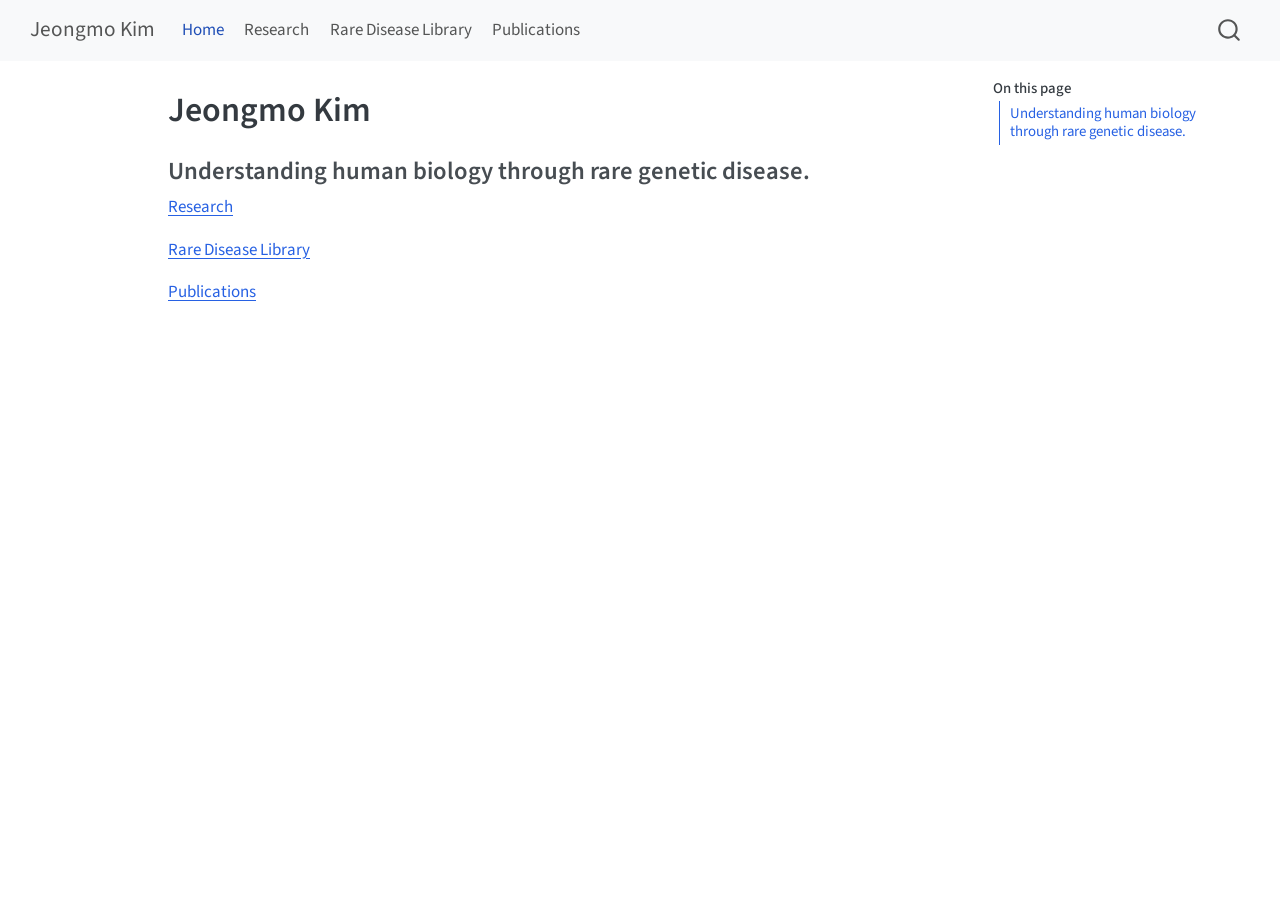
==== index.html @ 8360a407 "Built site for gh-pages" ====
<!DOCTYPE html>
<html xmlns="http://www.w3.org/1999/xhtml" lang="en" xml:lang="en"><head>

<meta charset="utf-8">
<meta name="generator" content="quarto-1.9.38">

<meta name="viewport" content="width=device-width, initial-scale=1.0, user-scalable=yes">


<title>Jeongmo Kim</title>
<style>
/* Default styles provided by pandoc.
** See https://pandoc.org/MANUAL.html#variables-for-html for config info.
*/
code{white-space: pre-wrap;}
span.smallcaps{font-variant: small-caps;}
div.columns{display: flex; gap: min(4vw, 1.5em);}
div.column{flex: auto; overflow-x: auto;}
div.hanging-indent{margin-left: 1.5em; text-indent: -1.5em;}
ul.task-list{list-style: none;}
ul.task-list li input[type="checkbox"] {
  width: 0.8em;
  margin: 0 0.8em 0.2em -1em; /* quarto-specific, see https://github.com/quarto-dev/quarto-cli/issues/4556 */ 
  vertical-align: middle;
}
</style>


<script src="site_libs/quarto-nav/quarto-nav.js"></script>
<script src="site_libs/quarto-nav/headroom.min.js"></script>
<script src="site_libs/clipboard/clipboard.min.js"></script>
<script src="site_libs/quarto-search/autocomplete.umd.js"></script>
<script src="site_libs/quarto-search/fuse.min.js"></script>
<script src="site_libs/quarto-search/quarto-search.js"></script>
<meta name="quarto:offset" content="./">
<script src="site_libs/quarto-html/quarto.js" type="module"></script>
<script src="site_libs/quarto-html/tabsets/tabsets.js" type="module"></script>
<script src="site_libs/quarto-html/popper.min.js"></script>
<script src="site_libs/quarto-html/tippy.umd.min.js"></script>
<script src="site_libs/quarto-html/anchor.min.js"></script>
<link href="site_libs/quarto-html/tippy.css" rel="stylesheet">
<link href="site_libs/quarto-html/quarto-syntax-highlighting-15634bcf2e68342d4ad2dfa704d543f6.css" rel="stylesheet" id="quarto-text-highlighting-styles">
<script src="site_libs/bootstrap/bootstrap.min.js"></script>
<link href="site_libs/bootstrap/bootstrap-icons.css" rel="stylesheet">
<link href="site_libs/bootstrap/bootstrap-a0f9fd0d421825b736dc1bbcbcba2219.min.css" rel="stylesheet" append-hash="true" id="quarto-bootstrap" data-mode="light">
<script id="quarto-search-options" type="application/json">{
  "location": "navbar",
  "copy-button": false,
  "collapse-after": 3,
  "panel-placement": "end",
  "type": "overlay",
  "limit": 50,
  "keyboard-shortcut": [
    "f",
    "/",
    "s"
  ],
  "show-item-context": false,
  "language": {
    "search-no-results-text": "No results",
    "search-matching-documents-text": "matching documents",
    "search-copy-link-title": "Copy link to search",
    "search-hide-matches-text": "Hide additional matches",
    "search-more-match-text": "more match in this document",
    "search-more-matches-text": "more matches in this document",
    "search-clear-button-title": "Clear",
    "search-text-placeholder": "",
    "search-detached-cancel-button-title": "Cancel",
    "search-submit-button-title": "Submit",
    "search-label": "Search"
  }
}</script>


<link rel="stylesheet" href="styles.css">
</head>

<body class="nav-fixed quarto-light">

<div id="quarto-search-results"></div>
  <header id="quarto-header" class="headroom fixed-top">
    <nav class="navbar navbar-expand-lg " data-bs-theme="dark">
      <div class="navbar-container container-fluid">
      <div class="navbar-brand-container mx-auto">
    <a class="navbar-brand" href="./index.html">
    <span class="navbar-title">Jeongmo Kim</span>
    </a>
  </div>
            <div id="quarto-search" class="" title="Search"></div>
          <button class="navbar-toggler" type="button" data-bs-toggle="collapse" data-bs-target="#navbarCollapse" aria-controls="navbarCollapse" role="menu" aria-expanded="false" aria-label="Toggle navigation" onclick="if (window.quartoToggleHeadroom) { window.quartoToggleHeadroom(); }">
  <span class="navbar-toggler-icon"></span>
</button>
          <div class="collapse navbar-collapse" id="navbarCollapse">
            <ul class="navbar-nav navbar-nav-scroll me-auto">
  <li class="nav-item">
    <a class="nav-link active" href="./index.html" aria-current="page"> 
<span class="menu-text">Home</span></a>
  </li>  
  <li class="nav-item">
    <a class="nav-link" href="./Research.html"> 
<span class="menu-text">Research</span></a>
  </li>  
  <li class="nav-item">
    <a class="nav-link" href="./rare-disease.html"> 
<span class="menu-text">Rare Disease Library</span></a>
  </li>  
  <li class="nav-item">
    <a class="nav-link" href="./publications.html"> 
<span class="menu-text">Publications</span></a>
  </li>  
</ul>
          </div> <!-- /navcollapse -->
            <div class="quarto-navbar-tools">
</div>
      </div> <!-- /container-fluid -->
    </nav>
</header>
<!-- content -->
<div id="quarto-content" class="quarto-container page-columns page-rows-contents page-layout-article page-navbar">
<!-- sidebar -->
<!-- margin-sidebar -->
    <div id="quarto-margin-sidebar" class="sidebar margin-sidebar">
        <nav id="TOC" role="doc-toc" class="toc-active">
    <h2 id="toc-title">On this page</h2>
   
  <ul>
  <li><a href="#understanding-human-biology-through-rare-genetic-disease." id="toc-understanding-human-biology-through-rare-genetic-disease." class="nav-link active" data-scroll-target="#understanding-human-biology-through-rare-genetic-disease.">Understanding human biology through rare genetic disease.</a></li>
  </ul>
</nav>
    </div>
<!-- main -->
<main class="content" id="quarto-document-content">

<header id="title-block-header" class="quarto-title-block default">
<div class="quarto-title">
<h1 class="title">Jeongmo Kim</h1>
</div>



<div class="quarto-title-meta">

    
  
    
  </div>
  


</header>


<section id="understanding-human-biology-through-rare-genetic-disease." class="level3">
<h3 class="anchored" data-anchor-id="understanding-human-biology-through-rare-genetic-disease.">Understanding human biology through rare genetic disease.</h3>
<p><a href="research.qmd">Research</a></p>
<p><a href="./rare-disease.html">Rare Disease Library</a></p>
<p><a href="./publications.html">Publications</a></p>


</section>

</main> <!-- /main -->
<script id="quarto-html-after-body" type="application/javascript">
  window.document.addEventListener("DOMContentLoaded", function (event) {
    const icon = "";
    const anchorJS = new window.AnchorJS();
    anchorJS.options = {
      placement: 'right',
      icon: icon
    };
    anchorJS.add('.anchored');
    const isCodeAnnotation = (el) => {
      for (const clz of el.classList) {
        if (clz.startsWith('code-annotation-')) {                     
          return true;
        }
      }
      return false;
    }
    const onCopySuccess = function(e) {
      // button target
      const button = e.trigger;
      // don't keep focus
      button.blur();
      // flash "checked"
      button.classList.add('code-copy-button-checked');
      var currentTitle = button.getAttribute("title");
      button.setAttribute("title", "Copied!");
      let tooltip;
      if (window.bootstrap) {
        button.setAttribute("data-bs-toggle", "tooltip");
        button.setAttribute("data-bs-placement", "left");
        button.setAttribute("data-bs-title", "Copied!");
        tooltip = new bootstrap.Tooltip(button, 
          { trigger: "manual", 
            customClass: "code-copy-button-tooltip",
            offset: [0, -8]});
        tooltip.show();    
      }
      setTimeout(function() {
        if (tooltip) {
          tooltip.hide();
          button.removeAttribute("data-bs-title");
          button.removeAttribute("data-bs-toggle");
          button.removeAttribute("data-bs-placement");
        }
        button.setAttribute("title", currentTitle);
        button.classList.remove('code-copy-button-checked');
      }, 1000);
      // clear code selection
      e.clearSelection();
    }
    const getTextToCopy = function(trigger) {
      const outerScaffold = trigger.parentElement.cloneNode(true);
      const codeEl = outerScaffold.querySelector('code');
      for (const childEl of codeEl.children) {
        if (isCodeAnnotation(childEl)) {
          childEl.remove();
        }
      }
      return codeEl.innerText;
    }
    const clipboard = new window.ClipboardJS('.code-copy-button:not([data-in-quarto-modal])', {
      text: getTextToCopy
    });
    clipboard.on('success', onCopySuccess);
    if (window.document.getElementById('quarto-embedded-source-code-modal')) {
      const clipboardModal = new window.ClipboardJS('.code-copy-button[data-in-quarto-modal]', {
        text: getTextToCopy,
        container: window.document.getElementById('quarto-embedded-source-code-modal')
      });
      clipboardModal.on('success', onCopySuccess);
    }
      var localhostRegex = new RegExp(/^(?:http|https):\/\/localhost\:?[0-9]*\//);
      var mailtoRegex = new RegExp(/^mailto:/);
        var filterRegex = new RegExp('/' + window.location.host + '/');
      var isInternal = (href) => {
          return filterRegex.test(href) || localhostRegex.test(href) || mailtoRegex.test(href);
      }
      // Inspect non-navigation links and adorn them if external
     var links = window.document.querySelectorAll('a[href]:not(.nav-link):not(.navbar-brand):not(.toc-action):not(.sidebar-link):not(.sidebar-item-toggle):not(.pagination-link):not(.no-external):not([aria-hidden]):not(.dropdown-item):not(.quarto-navigation-tool):not(.about-link)');
      for (var i=0; i<links.length; i++) {
        const link = links[i];
        if (!isInternal(link.href)) {
          // undo the damage that might have been done by quarto-nav.js in the case of
          // links that we want to consider external
          if (link.dataset.originalHref !== undefined) {
            link.href = link.dataset.originalHref;
          }
        }
      }
    function tippyHover(el, contentFn, onTriggerFn, onUntriggerFn) {
      const config = {
        allowHTML: true,
        maxWidth: 500,
        delay: 100,
        arrow: false,
        appendTo: function(el) {
            return el.parentElement;
        },
        interactive: true,
        interactiveBorder: 10,
        theme: 'quarto',
        placement: 'bottom-start',
      };
      if (contentFn) {
        config.content = contentFn;
      }
      if (onTriggerFn) {
        config.onTrigger = onTriggerFn;
      }
      if (onUntriggerFn) {
        config.onUntrigger = onUntriggerFn;
      }
      window.tippy(el, config); 
    }
    const noterefs = window.document.querySelectorAll('a[role="doc-noteref"]');
    for (var i=0; i<noterefs.length; i++) {
      const ref = noterefs[i];
      tippyHover(ref, function() {
        // use id or data attribute instead here
        let href = ref.getAttribute('data-footnote-href') || ref.getAttribute('href');
        try { href = new URL(href).hash; } catch {}
        const id = href.replace(/^#\/?/, "");
        const note = window.document.getElementById(id);
        if (note) {
          return note.innerHTML;
        } else {
          return "";
        }
      });
    }
    const xrefs = window.document.querySelectorAll('a.quarto-xref');
    const processXRef = (id, note) => {
      // Strip column container classes
      const stripColumnClz = (el) => {
        el.classList.remove("page-full", "page-columns");
        if (el.children) {
          for (const child of el.children) {
            stripColumnClz(child);
          }
        }
      }
      stripColumnClz(note)
      if (id === null || id.startsWith('sec-')) {
        // Special case sections, only their first couple elements
        const container = document.createElement("div");
        if (note.children && note.children.length > 2) {
          container.appendChild(note.children[0].cloneNode(true));
          for (let i = 1; i < note.children.length; i++) {
            const child = note.children[i];
            if (child.tagName === "P" && child.innerText === "") {
              continue;
            } else {
              container.appendChild(child.cloneNode(true));
              break;
            }
          }
          if (window.Quarto?.typesetMath) {
            window.Quarto.typesetMath(container);
          }
          return container.innerHTML
        } else {
          if (window.Quarto?.typesetMath) {
            window.Quarto.typesetMath(note);
          }
          return note.innerHTML;
        }
      } else {
        // Remove any anchor links if they are present
        const anchorLink = note.querySelector('a.anchorjs-link');
        if (anchorLink) {
          anchorLink.remove();
        }
        if (window.Quarto?.typesetMath) {
          window.Quarto.typesetMath(note);
        }
        if (note.classList.contains("callout")) {
          return note.outerHTML;
        } else {
          return note.innerHTML;
        }
      }
    }
    for (var i=0; i<xrefs.length; i++) {
      const xref = xrefs[i];
      tippyHover(xref, undefined, function(instance) {
        instance.disable();
        let url = xref.getAttribute('href');
        let hash = undefined; 
        if (url.startsWith('#')) {
          hash = url;
        } else {
          try { hash = new URL(url).hash; } catch {}
        }
        if (hash) {
          const id = hash.replace(/^#\/?/, "");
          const note = window.document.getElementById(id);
          if (note !== null) {
            try {
              const html = processXRef(id, note.cloneNode(true));
              instance.setContent(html);
            } finally {
              instance.enable();
              instance.show();
            }
          } else {
            // See if we can fetch this
            fetch(url.split('#')[0])
            .then(res => res.text())
            .then(html => {
              const parser = new DOMParser();
              const htmlDoc = parser.parseFromString(html, "text/html");
              const note = htmlDoc.getElementById(id);
              if (note !== null) {
                const html = processXRef(id, note);
                instance.setContent(html);
              } 
            }).finally(() => {
              instance.enable();
              instance.show();
            });
          }
        } else {
          // See if we can fetch a full url (with no hash to target)
          // This is a special case and we should probably do some content thinning / targeting
          fetch(url)
          .then(res => res.text())
          .then(html => {
            const parser = new DOMParser();
            const htmlDoc = parser.parseFromString(html, "text/html");
            const note = htmlDoc.querySelector('main.content');
            if (note !== null) {
              // This should only happen for chapter cross references
              // (since there is no id in the URL)
              // remove the first header
              if (note.children.length > 0 && note.children[0].tagName === "HEADER") {
                note.children[0].remove();
              }
              const html = processXRef(null, note);
              instance.setContent(html);
            } 
          }).finally(() => {
            instance.enable();
            instance.show();
          });
        }
      }, function(instance) {
      });
    }
        let selectedAnnoteEl;
        const selectorForAnnotation = ( cell, annotation) => {
          let cellAttr = 'data-code-cell="' + cell + '"';
          let lineAttr = 'data-code-annotation="' +  annotation + '"';
          const selector = 'span[' + cellAttr + '][' + lineAttr + ']';
          return selector;
        }
        const selectCodeLines = (annoteEl) => {
          const doc = window.document;
          const targetCell = annoteEl.getAttribute("data-target-cell");
          const targetAnnotation = annoteEl.getAttribute("data-target-annotation");
          const annoteSpan = window.document.querySelector(selectorForAnnotation(targetCell, targetAnnotation));
          const lines = annoteSpan.getAttribute("data-code-lines").split(",");
          const lineIds = lines.map((line) => {
            return targetCell + "-" + line;
          })
          let top = null;
          let height = null;
          let parent = null;
          if (lineIds.length > 0) {
              //compute the position of the single el (top and bottom and make a div)
              const el = window.document.getElementById(lineIds[0]);
              top = el.offsetTop;
              height = el.offsetHeight;
              parent = el.parentElement.parentElement;
            if (lineIds.length > 1) {
              const lastEl = window.document.getElementById(lineIds[lineIds.length - 1]);
              const bottom = lastEl.offsetTop + lastEl.offsetHeight;
              height = bottom - top;
            }
            if (top !== null && height !== null && parent !== null) {
              // cook up a div (if necessary) and position it 
              let div = window.document.getElementById("code-annotation-line-highlight");
              if (div === null) {
                div = window.document.createElement("div");
                div.setAttribute("id", "code-annotation-line-highlight");
                div.style.position = 'absolute';
                parent.appendChild(div);
              }
              div.style.top = top - 2 + "px";
              div.style.height = height + 4 + "px";
              div.style.left = 0;
              let gutterDiv = window.document.getElementById("code-annotation-line-highlight-gutter");
              if (gutterDiv === null) {
                gutterDiv = window.document.createElement("div");
                gutterDiv.setAttribute("id", "code-annotation-line-highlight-gutter");
                gutterDiv.style.position = 'absolute';
                const codeCell = window.document.getElementById(targetCell);
                const gutter = codeCell.querySelector('.code-annotation-gutter');
                gutter.appendChild(gutterDiv);
              }
              gutterDiv.style.top = top - 2 + "px";
              gutterDiv.style.height = height + 4 + "px";
            }
            selectedAnnoteEl = annoteEl;
          }
        };
        const unselectCodeLines = () => {
          const elementsIds = ["code-annotation-line-highlight", "code-annotation-line-highlight-gutter"];
          elementsIds.forEach((elId) => {
            const div = window.document.getElementById(elId);
            if (div) {
              div.remove();
            }
          });
          selectedAnnoteEl = undefined;
        };
          // Handle positioning of the toggle
      window.addEventListener(
        "resize",
        throttle(() => {
          elRect = undefined;
          if (selectedAnnoteEl) {
            selectCodeLines(selectedAnnoteEl);
          }
        }, 10)
      );
      function throttle(fn, ms) {
      let throttle = false;
      let timer;
        return (...args) => {
          if(!throttle) { // first call gets through
              fn.apply(this, args);
              throttle = true;
          } else { // all the others get throttled
              if(timer) clearTimeout(timer); // cancel #2
              timer = setTimeout(() => {
                fn.apply(this, args);
                timer = throttle = false;
              }, ms);
          }
        };
      }
        // Attach click handler to the DT
        const annoteDls = window.document.querySelectorAll('dt[data-target-cell]');
        for (const annoteDlNode of annoteDls) {
          annoteDlNode.addEventListener('click', (event) => {
            const clickedEl = event.target;
            if (clickedEl !== selectedAnnoteEl) {
              unselectCodeLines();
              const activeEl = window.document.querySelector('dt[data-target-cell].code-annotation-active');
              if (activeEl) {
                activeEl.classList.remove('code-annotation-active');
              }
              selectCodeLines(clickedEl);
              clickedEl.classList.add('code-annotation-active');
            } else {
              // Unselect the line
              unselectCodeLines();
              clickedEl.classList.remove('code-annotation-active');
            }
          });
        }
    const findCites = (el) => {
      const parentEl = el.parentElement;
      if (parentEl) {
        const cites = parentEl.dataset.cites;
        if (cites) {
          return {
            el,
            cites: cites.split(' ')
          };
        } else {
          return findCites(el.parentElement)
        }
      } else {
        return undefined;
      }
    };
    var bibliorefs = window.document.querySelectorAll('a[role="doc-biblioref"]');
    for (var i=0; i<bibliorefs.length; i++) {
      const ref = bibliorefs[i];
      const citeInfo = findCites(ref);
      if (citeInfo) {
        tippyHover(citeInfo.el, function() {
          var popup = window.document.createElement('div');
          citeInfo.cites.forEach(function(cite) {
            var citeDiv = window.document.createElement('div');
            citeDiv.classList.add('hanging-indent');
            citeDiv.classList.add('csl-entry');
            var biblioDiv = window.document.getElementById('ref-' + cite);
            if (biblioDiv) {
              citeDiv.innerHTML = biblioDiv.innerHTML;
            }
            popup.appendChild(citeDiv);
          });
          return popup.innerHTML;
        });
      }
    }
  });
  </script>
</div> <!-- /content -->




</body></html>
---- site_libs/quarto-html/tippy.css ----
.tippy-box[data-animation=fade][data-state=hidden]{opacity:0}[data-tippy-root]{max-width:calc(100vw - 10px)}.tippy-box{position:relative;background-color:#333;color:#fff;border-radius:4px;font-size:14px;line-height:1.4;white-space:normal;outline:0;transition-property:transform,visibility,opacity}.tippy-box[data-placement^=top]>.tippy-arrow{bottom:0}.tippy-box[data-placement^=top]>.tippy-arrow:before{bottom:-7px;left:0;border-width:8px 8px 0;border-top-color:initial;transform-origin:center top}.tippy-box[data-placement^=bottom]>.tippy-arrow{top:0}.tippy-box[data-placement^=bottom]>.tippy-arrow:before{top:-7px;left:0;border-width:0 8px 8px;border-bottom-color:initial;transform-origin:center bottom}.tippy-box[data-placement^=left]>.tippy-arrow{right:0}.tippy-box[data-placement^=left]>.tippy-arrow:before{border-width:8px 0 8px 8px;border-left-color:initial;right:-7px;transform-origin:center left}.tippy-box[data-placement^=right]>.tippy-arrow{left:0}.tippy-box[data-placement^=right]>.tippy-arrow:before{left:-7px;border-width:8px 8px 8px 0;border-right-color:initial;transform-origin:center right}.tippy-box[data-inertia][data-state=visible]{transition-timing-function:cubic-bezier(.54,1.5,.38,1.11)}.tippy-arrow{width:16px;height:16px;color:#333}.tippy-arrow:before{content:"";position:absolute;border-color:transparent;border-style:solid}.tippy-content{position:relative;padding:5px 9px;z-index:1}
---- site_libs/quarto-html/quarto-syntax-highlighting-15634bcf2e68342d4ad2dfa704d543f6.css ----
/* quarto syntax highlight colors */
:root {
  --quarto-hl-ot-color: #003B4F;
  --quarto-hl-at-color: #657422;
  --quarto-hl-ss-color: #20794D;
  --quarto-hl-an-color: #5E5E5E;
  --quarto-hl-fu-color: #4758AB;
  --quarto-hl-st-color: #20794D;
  --quarto-hl-cf-color: #003B4F;
  --quarto-hl-op-color: #5E5E5E;
  --quarto-hl-er-color: #AD0000;
  --quarto-hl-bn-color: #AD0000;
  --quarto-hl-al-color: #AD0000;
  --quarto-hl-va-color: #111111;
  --quarto-hl-bu-color: inherit;
  --quarto-hl-ex-color: inherit;
  --quarto-hl-pp-color: #AD0000;
  --quarto-hl-in-color: #5E5E5E;
  --quarto-hl-vs-color: #20794D;
  --quarto-hl-wa-color: #5E5E5E;
  --quarto-hl-do-color: #5E5E5E;
  --quarto-hl-im-color: #00769E;
  --quarto-hl-ch-color: #20794D;
  --quarto-hl-dt-color: #AD0000;
  --quarto-hl-fl-color: #AD0000;
  --quarto-hl-co-color: #5E5E5E;
  --quarto-hl-cv-color: #5E5E5E;
  --quarto-hl-cn-color: #8f5902;
  --quarto-hl-sc-color: #5E5E5E;
  --quarto-hl-dv-color: #AD0000;
  --quarto-hl-kw-color: #003B4F;
}

/* other quarto variables */
:root {
  --quarto-font-monospace: SFMono-Regular, Menlo, Monaco, Consolas, "Liberation Mono", "Courier New", monospace;
}

/* syntax highlight based on Pandoc's rules */
pre > code.sourceCode > span {
  color: #003B4F;
}

code.sourceCode > span {
  color: #003B4F;
}

div.sourceCode,
div.sourceCode pre.sourceCode {
  color: #003B4F;
}

/* Normal */
code span {
  color: #003B4F;
}

/* Alert */
code span.al {
  color: #AD0000;
  font-style: inherit;
}

/* Annotation */
code span.an {
  color: #5E5E5E;
  font-style: inherit;
}

/* Attribute */
code span.at {
  color: #657422;
  font-style: inherit;
}

/* BaseN */
code span.bn {
  color: #AD0000;
  font-style: inherit;
}

/* BuiltIn */
code span.bu {
  font-style: inherit;
}

/* ControlFlow */
code span.cf {
  color: #003B4F;
  font-weight: bold;
  font-style: inherit;
}

/* Char */
code span.ch {
  color: #20794D;
  font-style: inherit;
}

/* Constant */
code span.cn {
  color: #8f5902;
  font-style: inherit;
}

/* Comment */
code span.co {
  color: #5E5E5E;
  font-style: inherit;
}

/* CommentVar */
code span.cv {
  color: #5E5E5E;
  font-style: italic;
}

/* Documentation */
code span.do {
  color: #5E5E5E;
  font-style: italic;
}

/* DataType */
code span.dt {
  color: #AD0000;
  font-style: inherit;
}

/* DecVal */
code span.dv {
  color: #AD0000;
  font-style: inherit;
}

/* Error */
code span.er {
  color: #AD0000;
  font-style: inherit;
}

/* Extension */
code span.ex {
  font-style: inherit;
}

/* Float */
code span.fl {
  color: #AD0000;
  font-style: inherit;
}

/* Function */
code span.fu {
  color: #4758AB;
  font-style: inherit;
}

/* Import */
code span.im {
  color: #00769E;
  font-style: inherit;
}

/* Information */
code span.in {
  color: #5E5E5E;
  font-style: inherit;
}

/* Keyword */
code span.kw {
  color: #003B4F;
  font-weight: bold;
  font-style: inherit;
}

/* Operator */
code span.op {
  color: #5E5E5E;
  font-style: inherit;
}

/* Other */
code span.ot {
  color: #003B4F;
  font-style: inherit;
}

/* Preprocessor */
code span.pp {
  color: #AD0000;
  font-style: inherit;
}

/* SpecialChar */
code span.sc {
  color: #5E5E5E;
  font-style: inherit;
}

/* SpecialString */
code span.ss {
  color: #20794D;
  font-style: inherit;
}

/* String */
code span.st {
  color: #20794D;
  font-style: inherit;
}

/* Variable */
code span.va {
  color: #111111;
  font-style: inherit;
}

/* VerbatimString */
code span.vs {
  color: #20794D;
  font-style: inherit;
}

/* Warning */
code span.wa {
  color: #5E5E5E;
  font-style: italic;
}

.prevent-inlining {
  content: "</";
}

/*# sourceMappingURL=f23921c56f73e400b49028c9186a1aa0.css.map */
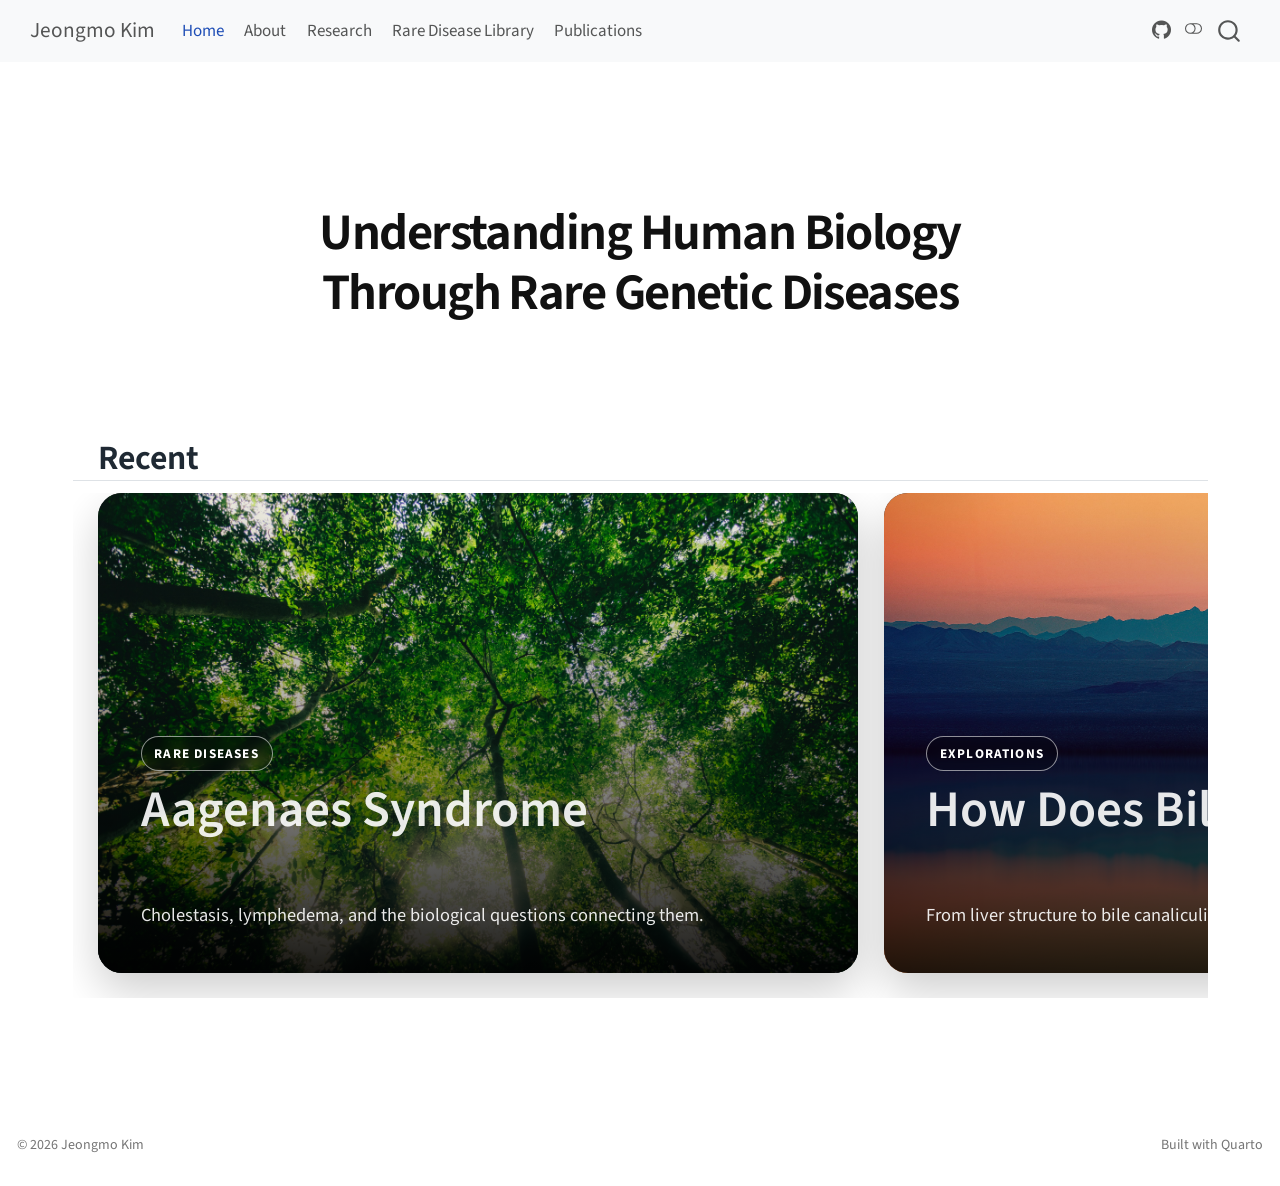
==== commit 36c69279: "Built site for gh-pages" ====
--- a/index.html
+++ b/index.html
@@ -39,10 +39,14 @@
 <script src="site_libs/quarto-html/tippy.umd.min.js"></script>
 <script src="site_libs/quarto-html/anchor.min.js"></script>
 <link href="site_libs/quarto-html/tippy.css" rel="stylesheet">
-<link href="site_libs/quarto-html/quarto-syntax-highlighting-15634bcf2e68342d4ad2dfa704d543f6.css" rel="stylesheet" id="quarto-text-highlighting-styles">
+<link href="site_libs/quarto-html/quarto-syntax-highlighting-15634bcf2e68342d4ad2dfa704d543f6.css" rel="stylesheet" class="quarto-color-scheme" id="quarto-text-highlighting-styles">
+<link href="site_libs/quarto-html/quarto-syntax-highlighting-dark-0a6b7249c26820e032cb0bd839ff02b1.css" rel="stylesheet" class="quarto-color-scheme quarto-color-alternate" id="quarto-text-highlighting-styles">
+<link href="site_libs/quarto-html/quarto-syntax-highlighting-15634bcf2e68342d4ad2dfa704d543f6.css" rel="stylesheet" class="quarto-color-scheme-extra" id="quarto-text-highlighting-styles">
 <script src="site_libs/bootstrap/bootstrap.min.js"></script>
 <link href="site_libs/bootstrap/bootstrap-icons.css" rel="stylesheet">
-<link href="site_libs/bootstrap/bootstrap-a0f9fd0d421825b736dc1bbcbcba2219.min.css" rel="stylesheet" append-hash="true" id="quarto-bootstrap" data-mode="light">
+<link href="site_libs/bootstrap/bootstrap-a0f9fd0d421825b736dc1bbcbcba2219.min.css" rel="stylesheet" append-hash="true" class="quarto-color-scheme" id="quarto-bootstrap" data-mode="light">
+<link href="site_libs/bootstrap/bootstrap-dark-e8964db687007ca8dd88d9d9ce58e3ef.min.css" rel="stylesheet" append-hash="true" class="quarto-color-scheme quarto-color-alternate" id="quarto-bootstrap" data-mode="dark">
+<link href="site_libs/bootstrap/bootstrap-a0f9fd0d421825b736dc1bbcbcba2219.min.css" rel="stylesheet" append-hash="true" class="quarto-color-scheme-extra" id="quarto-bootstrap" data-mode="light">
 <script id="quarto-search-options" type="application/json">{
   "location": "navbar",
   "copy-button": false,
@@ -55,7 +59,6 @@
     "/",
     "s"
   ],
-  "show-item-context": false,
   "language": {
     "search-no-results-text": "No results",
     "search-matching-documents-text": "matching documents",
@@ -70,12 +73,175 @@
     "search-label": "Search"
   }
 }</script>
+<style>html{ scroll-behavior: smooth; }</style>
 
 
 <link rel="stylesheet" href="styles.css">
 </head>
 
-<body class="nav-fixed quarto-light">
+<body class="nav-fixed quarto-light"><script id="quarto-html-before-body" type="application/javascript">
+    const toggleBodyColorMode = (bsSheetEl) => {
+      const mode = bsSheetEl.getAttribute("data-mode");
+      const bodyEl = window.document.querySelector("body");
+      if (mode === "dark") {
+        bodyEl.classList.add("quarto-dark");
+        bodyEl.classList.remove("quarto-light");
+      } else {
+        bodyEl.classList.add("quarto-light");
+        bodyEl.classList.remove("quarto-dark");
+      }
+    }
+    const toggleBodyColorPrimary = () => {
+      const bsSheetEl = window.document.querySelector("link#quarto-bootstrap:not([rel=disabled-stylesheet])");
+      if (bsSheetEl) {
+        toggleBodyColorMode(bsSheetEl);
+      }
+    }
+    const setColorSchemeToggle = (alternate) => {
+      const toggles = window.document.querySelectorAll('.quarto-color-scheme-toggle');
+      for (let i=0; i < toggles.length; i++) {
+        const toggle = toggles[i];
+        if (toggle) {
+          if (alternate) {
+            toggle.classList.add("alternate");
+          } else {
+            toggle.classList.remove("alternate");
+          }
+        }
+      }
+    };
+    const toggleColorMode = (alternate) => {
+      // Switch the stylesheets
+      const primaryStylesheets = window.document.querySelectorAll('link.quarto-color-scheme:not(.quarto-color-alternate)');
+      const alternateStylesheets = window.document.querySelectorAll('link.quarto-color-scheme.quarto-color-alternate');
+      manageTransitions('#quarto-margin-sidebar .nav-link', false);
+      if (alternate) {
+        // note: dark is layered on light, we don't disable primary!
+        enableStylesheet(alternateStylesheets);
+        for (const sheetNode of alternateStylesheets) {
+          if (sheetNode.id === "quarto-bootstrap") {
+            toggleBodyColorMode(sheetNode);
+          }
+        }
+      } else {
+        disableStylesheet(alternateStylesheets);
+        enableStylesheet(primaryStylesheets)
+        toggleBodyColorPrimary();
+      }
+      manageTransitions('#quarto-margin-sidebar .nav-link', true);
+      // Switch the toggles
+      setColorSchemeToggle(alternate)
+      // Hack to workaround the fact that safari doesn't
+      // properly recolor the scrollbar when toggling (#1455)
+      if (navigator.userAgent.indexOf('Safari') > 0 && navigator.userAgent.indexOf('Chrome') == -1) {
+        manageTransitions("body", false);
+        window.scrollTo(0, 1);
+        setTimeout(() => {
+          window.scrollTo(0, 0);
+          manageTransitions("body", true);
+        }, 40);
+      }
+    }
+    const disableStylesheet = (stylesheets) => {
+      for (let i=0; i < stylesheets.length; i++) {
+        const stylesheet = stylesheets[i];
+        stylesheet.rel = 'disabled-stylesheet';
+      }
+    }
+    const enableStylesheet = (stylesheets) => {
+      for (let i=0; i < stylesheets.length; i++) {
+        const stylesheet = stylesheets[i];
+        if(stylesheet.rel !== 'stylesheet') { // for Chrome, which will still FOUC without this check
+          stylesheet.rel = 'stylesheet';
+        }
+      }
+    }
+    const manageTransitions = (selector, allowTransitions) => {
+      const els = window.document.querySelectorAll(selector);
+      for (let i=0; i < els.length; i++) {
+        const el = els[i];
+        if (allowTransitions) {
+          el.classList.remove('notransition');
+        } else {
+          el.classList.add('notransition');
+        }
+      }
+    }
+    const isFileUrl = () => {
+      return window.location.protocol === 'file:';
+    }
+    const hasAlternateSentinel = () => {
+      let styleSentinel = getColorSchemeSentinel();
+      if (styleSentinel !== null) {
+        return styleSentinel === "alternate";
+      } else {
+        return false;
+      }
+    }
+    const setStyleSentinel = (alternate) => {
+      const value = alternate ? "alternate" : "default";
+      if (!isFileUrl()) {
+        window.localStorage.setItem("quarto-color-scheme", value);
+      } else {
+        localAlternateSentinel = value;
+      }
+    }
+    const getColorSchemeSentinel = () => {
+      if (!isFileUrl()) {
+        const storageValue = window.localStorage.getItem("quarto-color-scheme");
+        return storageValue != null ? storageValue : localAlternateSentinel;
+      } else {
+        return localAlternateSentinel;
+      }
+    }
+    const toggleGiscusIfUsed = (isAlternate, darkModeDefault) => {
+      const baseTheme = document.querySelector('#giscus-base-theme')?.value ?? 'light';
+      const alternateTheme = document.querySelector('#giscus-alt-theme')?.value ?? 'dark';
+      let newTheme = '';
+      if(authorPrefersDark) {
+        newTheme = isAlternate ? baseTheme : alternateTheme;
+      } else {
+        newTheme = isAlternate ? alternateTheme : baseTheme;
+      }
+      const changeGiscusTheme = () => {
+        // From: https://github.com/giscus/giscus/issues/336
+        const sendMessage = (message) => {
+          const iframe = document.querySelector('iframe.giscus-frame');
+          if (!iframe) return;
+          iframe.contentWindow.postMessage({ giscus: message }, 'https://giscus.app');
+        }
+        sendMessage({
+          setConfig: {
+            theme: newTheme
+          }
+        });
+      }
+      const isGiscussLoaded = window.document.querySelector('iframe.giscus-frame') !== null;
+      if (isGiscussLoaded) {
+        changeGiscusTheme();
+      }
+    };
+    const authorPrefersDark = false;
+    const darkModeDefault = authorPrefersDark;
+      document.querySelector('link#quarto-text-highlighting-styles.quarto-color-scheme-extra').rel = 'disabled-stylesheet';
+      document.querySelector('link#quarto-bootstrap.quarto-color-scheme-extra').rel = 'disabled-stylesheet';
+    let localAlternateSentinel = darkModeDefault ? 'alternate' : 'default';
+    // Dark / light mode switch
+    window.quartoToggleColorScheme = () => {
+      // Read the current dark / light value
+      let toAlternate = !hasAlternateSentinel();
+      toggleColorMode(toAlternate);
+      setStyleSentinel(toAlternate);
+      toggleGiscusIfUsed(toAlternate, darkModeDefault);
+      window.dispatchEvent(new Event('resize'));
+    };
+    // Switch to dark mode if need be
+    if (hasAlternateSentinel()) {
+      toggleColorMode(true);
+    } else {
+      toggleColorMode(false);
+    }
+  </script>
 
 <div id="quarto-search-results"></div>
   <header id="quarto-header" class="headroom fixed-top">
@@ -97,7 +263,11 @@
 <span class="menu-text">Home</span></a>
   </li>  
   <li class="nav-item">
-    <a class="nav-link" href="./Research.html"> 
+    <a class="nav-link" href="./about.html"> 
+<span class="menu-text">About</span></a>
+  </li>  
+  <li class="nav-item">
+    <a class="nav-link" href="./research.html"> 
 <span class="menu-text">Research</span></a>
   </li>  
   <li class="nav-item">
@@ -109,59 +279,107 @@
 <span class="menu-text">Publications</span></a>
   </li>  
 </ul>
+            <ul class="navbar-nav navbar-nav-scroll ms-auto">
+  <li class="nav-item compact">
+    <a class="nav-link" href="https://github.com/biomoience"> <i class="bi bi-github" role="img" aria-label="GitHub">
+</i> 
+<span class="menu-text"></span></a>
+  </li>  
+</ul>
           </div> <!-- /navcollapse -->
             <div class="quarto-navbar-tools">
+  <a href="" class="quarto-color-scheme-toggle quarto-navigation-tool  px-1" onclick="window.quartoToggleColorScheme(); return false;" title="Toggle dark mode"><i class="bi"></i></a>
 </div>
       </div> <!-- /container-fluid -->
     </nav>
 </header>
 <!-- content -->
-<div id="quarto-content" class="quarto-container page-columns page-rows-contents page-layout-article page-navbar">
+<div id="quarto-content" class="quarto-container page-columns page-rows-contents page-layout-full page-navbar">
 <!-- sidebar -->
 <!-- margin-sidebar -->
-    <div id="quarto-margin-sidebar" class="sidebar margin-sidebar">
-        <nav id="TOC" role="doc-toc" class="toc-active">
-    <h2 id="toc-title">On this page</h2>
-   
-  <ul>
-  <li><a href="#understanding-human-biology-through-rare-genetic-disease." id="toc-understanding-human-biology-through-rare-genetic-disease." class="nav-link active" data-scroll-target="#understanding-human-biology-through-rare-genetic-disease.">Understanding human biology through rare genetic disease.</a></li>
-  </ul>
-</nav>
-    </div>
+    
 <!-- main -->
-<main class="content" id="quarto-document-content">
-
-<header id="title-block-header" class="quarto-title-block default">
-<div class="quarto-title">
-<h1 class="title">Jeongmo Kim</h1>
-</div>
-
-
-
-<div class="quarto-title-meta">
-
-    
-  
-    
+<main class="content column-page" id="quarto-document-content"><header id="title-block-header" class="quarto-title-block"></header>
+
+
+
+
+
+<section class="home-motto">
+  <h1>
+    Understanding Human Biology<br>
+    Through Rare Genetic Diseases
+  </h1>
+</section>
+
+<section class="recent-section">
+  <h2 class="anchored">Recent</h2>
+
+  <div class="recent-slider">
+
+    <article class="recent-card">
+      <a href="rare-disease.html">
+        <img src="images/home/disease.jpg" alt="Rare disease article">
+
+        <div class="recent-overlay">
+          <span class="recent-category">Rare Diseases</span>
+          <h3 class="anchored">Aagenaes Syndrome</h3>
+          <p>
+            Cholestasis, lymphedema, and the biological questions connecting them.
+          </p>
+        </div>
+      </a>
+    </article>
+
+    <article class="recent-card">
+      <a href="explorations.html">
+        <img src="images/home/exploration.jpg" alt="Exploration article">
+
+        <div class="recent-overlay">
+          <span class="recent-category">Explorations</span>
+          <h3 class="anchored">How Does Bile Flow?</h3>
+          <p>
+            From liver structure to bile canaliculi and enterohepatic circulation.
+          </p>
+        </div>
+      </a>
+    </article>
+
+    <article class="recent-card">
+      <a href="essays.html">
+        <img src="images/home/essay.jpg" alt="Essay article">
+
+        <div class="recent-overlay">
+          <span class="recent-category">Essays</span>
+          <h3 class="anchored">Learning Through Experience</h3>
+          <p>
+            Reflections on music, competitions, travel, research, and life.
+          </p>
+        </div>
+      </a>
+    </article>
+
   </div>
-  
-
-
-</header>
-
-
-<section id="understanding-human-biology-through-rare-genetic-disease." class="level3">
-<h3 class="anchored" data-anchor-id="understanding-human-biology-through-rare-genetic-disease.">Understanding human biology through rare genetic disease.</h3>
-<p><a href="research.qmd">Research</a></p>
-<p><a href="./rare-disease.html">Rare Disease Library</a></p>
-<p><a href="./publications.html">Publications</a></p>
-
-
 </section>
+
+
 
 </main> <!-- /main -->
 <script id="quarto-html-after-body" type="application/javascript">
   window.document.addEventListener("DOMContentLoaded", function (event) {
+    // Ensure there is a toggle, if there isn't float one in the top right
+    if (window.document.querySelector('.quarto-color-scheme-toggle') === null) {
+      const a = window.document.createElement('a');
+      a.classList.add('top-right');
+      a.classList.add('quarto-color-scheme-toggle');
+      a.href = "";
+      a.onclick = function() { try { window.quartoToggleColorScheme(); } catch {} return false; };
+      const i = window.document.createElement("i");
+      i.classList.add('bi');
+      a.appendChild(i);
+      window.document.body.appendChild(a);
+    }
+    setColorSchemeToggle(hasAlternateSentinel())
     const icon = "";
     const anchorJS = new window.AnchorJS();
     anchorJS.options = {
@@ -233,7 +451,7 @@
     }
       var localhostRegex = new RegExp(/^(?:http|https):\/\/localhost\:?[0-9]*\//);
       var mailtoRegex = new RegExp(/^mailto:/);
-        var filterRegex = new RegExp('/' + window.location.host + '/');
+        var filterRegex = new RegExp("https:\/\/biomoience\.com");
       var isInternal = (href) => {
           return filterRegex.test(href) || localhostRegex.test(href) || mailtoRegex.test(href);
       }
@@ -561,8 +779,22 @@
   });
   </script>
 </div> <!-- /content -->
-
-
-
-
+<footer class="footer">
+  <div class="nav-footer">
+    <div class="nav-footer-left">
+<p>© 2026 Jeongmo Kim</p>
+</div>   
+    <div class="nav-footer-center">
+      &nbsp;
+    </div>
+    <div class="nav-footer-right">
+<p>Built with Quarto</p>
+</div>
+  </div>
+</footer>
+
+
+
+
+<script src="site_libs/quarto-html/zenscroll-min.js"></script>
 </body></html>
--- a/site_libs/quarto-html/quarto-syntax-highlighting-dark-0a6b7249c26820e032cb0bd839ff02b1.css
+++ b/site_libs/quarto-html/quarto-syntax-highlighting-dark-0a6b7249c26820e032cb0bd839ff02b1.css
@@ -0,0 +1,219 @@
+/* quarto syntax highlight colors */
+:root {
+  --quarto-hl-al-color: #f07178;
+  --quarto-hl-an-color: #d4d0ab;
+  --quarto-hl-at-color: #00e0e0;
+  --quarto-hl-bn-color: #d4d0ab;
+  --quarto-hl-bu-color: #abe338;
+  --quarto-hl-ch-color: #abe338;
+  --quarto-hl-co-color: #f8f8f2;
+  --quarto-hl-cv-color: #ffd700;
+  --quarto-hl-cn-color: #ffd700;
+  --quarto-hl-cf-color: #ffa07a;
+  --quarto-hl-dt-color: #ffa07a;
+  --quarto-hl-dv-color: #d4d0ab;
+  --quarto-hl-do-color: #f8f8f2;
+  --quarto-hl-er-color: #f07178;
+  --quarto-hl-ex-color: #00e0e0;
+  --quarto-hl-fl-color: #d4d0ab;
+  --quarto-hl-fu-color: #ffa07a;
+  --quarto-hl-im-color: #abe338;
+  --quarto-hl-in-color: #d4d0ab;
+  --quarto-hl-kw-color: #ffa07a;
+  --quarto-hl-op-color: #ffa07a;
+  --quarto-hl-ot-color: #00e0e0;
+  --quarto-hl-pp-color: #dcc6e0;
+  --quarto-hl-re-color: #00e0e0;
+  --quarto-hl-sc-color: #abe338;
+  --quarto-hl-ss-color: #abe338;
+  --quarto-hl-st-color: #abe338;
+  --quarto-hl-va-color: #00e0e0;
+  --quarto-hl-vs-color: #abe338;
+  --quarto-hl-wa-color: #dcc6e0;
+}
+
+/* other quarto variables */
+:root {
+  --quarto-font-monospace: SFMono-Regular, Menlo, Monaco, Consolas, "Liberation Mono", "Courier New", monospace;
+}
+
+/* syntax highlight based on Pandoc's rules */
+pre > code.sourceCode > span {
+  color: #f8f8f2;
+}
+
+code.sourceCode > span {
+  color: #f8f8f2;
+}
+
+div.sourceCode,
+div.sourceCode pre.sourceCode {
+  color: #f8f8f2;
+}
+
+/* Normal */
+code span {
+  color: #f8f8f2;
+}
+
+/* Alert */
+code span.al {
+  color: #f07178;
+}
+
+/* Annotation */
+code span.an {
+  color: #d4d0ab;
+}
+
+/* Attribute */
+code span.at {
+  color: #00e0e0;
+}
+
+/* BaseN */
+code span.bn {
+  color: #d4d0ab;
+}
+
+/* BuiltIn */
+code span.bu {
+  color: #abe338;
+}
+
+/* ControlFlow */
+code span.cf {
+  font-weight: bold;
+  color: #ffa07a;
+}
+
+/* Char */
+code span.ch {
+  color: #abe338;
+}
+
+/* Constant */
+code span.cn {
+  color: #ffd700;
+}
+
+/* Comment */
+code span.co {
+  font-style: italic;
+  color: #f8f8f2;
+}
+
+/* CommentVar */
+code span.cv {
+  color: #ffd700;
+}
+
+/* Documentation */
+code span.do {
+  color: #f8f8f2;
+}
+
+/* DataType */
+code span.dt {
+  color: #ffa07a;
+}
+
+/* DecVal */
+code span.dv {
+  color: #d4d0ab;
+}
+
+/* Error */
+code span.er {
+  color: #f07178;
+  text-decoration: underline;
+}
+
+/* Extension */
+code span.ex {
+  font-weight: bold;
+  color: #00e0e0;
+}
+
+/* Float */
+code span.fl {
+  color: #d4d0ab;
+}
+
+/* Function */
+code span.fu {
+  color: #ffa07a;
+}
+
+/* Import */
+code span.im {
+  color: #abe338;
+}
+
+/* Information */
+code span.in {
+  color: #d4d0ab;
+}
+
+/* Keyword */
+code span.kw {
+  font-weight: bold;
+  color: #ffa07a;
+}
+
+/* Operator */
+code span.op {
+  color: #ffa07a;
+}
+
+/* Other */
+code span.ot {
+  color: #00e0e0;
+}
+
+/* Preprocessor */
+code span.pp {
+  color: #dcc6e0;
+}
+
+/* RegionMarker */
+code span.re {
+  background-color: #f8f8f2;
+  color: #00e0e0;
+}
+
+/* SpecialChar */
+code span.sc {
+  color: #abe338;
+}
+
+/* SpecialString */
+code span.ss {
+  color: #abe338;
+}
+
+/* String */
+code span.st {
+  color: #abe338;
+}
+
+/* Variable */
+code span.va {
+  color: #00e0e0;
+}
+
+/* VerbatimString */
+code span.vs {
+  color: #abe338;
+}
+
+/* Warning */
+code span.wa {
+  color: #dcc6e0;
+}
+
+.prevent-inlining {
+  content: "</";
+}
+
+/*# sourceMappingURL=175367c052bafc98bd680af3479823f0.css.map */
--- a/styles.css
+++ b/styles.css
@@ -0,0 +1,335 @@
+/* ==================================================
+   Global
+================================================== */
+
+:root {
+  --page-width: 1180px;
+  --text-color: #1f2933;
+  --card-radius: 24px;
+}
+
+html {
+  scroll-behavior: smooth;
+}
+
+body {
+  margin: 0;
+  color: var(--text-color);
+}
+
+.quarto-title-block {
+  display: none;
+}
+
+main.content {
+  max-width: none;
+  margin: 0;
+  padding: 0;
+}
+
+/* ==================================================
+   Home motto
+================================================== */
+
+.home-motto {
+  display: flex;
+  align-items: center;
+  justify-content: center;
+
+  min-height: 42vh;
+  padding: 0.8rem 1.5rem 1rem;
+
+  text-align: center;
+}
+
+.home-motto h1 {
+  max-width: 1400px;
+  margin: 0;
+  color: #111111;
+  font-size: clamp(2.2rem, 4.8vw, 4.8rem);
+  font-weight: 650;
+  line-height: 1.18;
+  letter-spacing: -0.035em;
+}
+
+body.quarto-dark .home-motto h1 {
+  color: #f2f3f5;
+}
+body.quarto-dark .home-motto h1 {
+  color: #f2f3f5 !important;
+}
+
+.home-motto {
+  width: min(1400px, calc(100% - 3rem));
+  max-width: none;
+  margin: 0 auto;
+}
+
+/* ==================================================
+   Recent section
+================================================== */
+
+.recent-section {
+  margin-top: -1rem;
+  padding-bottom: 4rem;
+}
+
+.recent-section > h2 {
+  max-width: var(--page-width);
+  margin: 0 auto 0.7rem;
+  padding: 0 1.5rem;
+
+  font-size: 2rem;
+  font-weight: 650;
+}
+
+/* ==================================================
+   Horizontal slider
+================================================== */
+
+.recent-slider {
+  display: grid;
+  grid-auto-flow: column;
+  grid-auto-columns: min(78vw, 760px);
+  gap: 1.5rem;
+
+  max-width: var(--page-width);
+  margin: 0 auto;
+  padding: 0 1.5rem 1.5rem;
+
+  overflow-x: auto;
+  overscroll-behavior-inline: contain;
+
+  scroll-snap-type: inline mandatory;
+  scroll-padding-inline: 1.5rem;
+
+  scrollbar-width: thin;
+}
+
+.recent-slider::-webkit-scrollbar {
+  height: 9px;
+}
+
+.recent-slider::-webkit-scrollbar-track {
+  background: transparent;
+}
+
+.recent-slider::-webkit-scrollbar-thumb {
+  background: rgba(80, 80, 80, 0.35);
+  border-radius: 999px;
+}
+
+/* ==================================================
+   Recent card
+================================================== */
+
+.recent-card {
+  position: relative;
+  height: 480px;
+
+  overflow: hidden;
+  scroll-snap-align: start;
+
+  border-radius: var(--card-radius);
+  background: #222;
+
+  box-shadow: 0 18px 45px rgba(0, 0, 0, 0.2);
+}
+
+.recent-card a {
+  display: block;
+  width: 100%;
+  height: 100%;
+
+  color: white;
+  text-decoration: none;
+}
+
+.recent-card img {
+  width: 100%;
+  height: 100%;
+
+  object-fit: cover;
+
+  transition: transform 0.45s ease;
+}
+
+.recent-card:hover img {
+  transform: scale(1.035);
+}
+
+.recent-card::after {
+  content: "";
+
+  position: absolute;
+  inset: 0;
+
+  pointer-events: none;
+
+  background: linear-gradient(
+    to top,
+    rgba(0, 0, 0, 0.88) 0%,
+    rgba(0, 0, 0, 0.28) 58%,
+    rgba(0, 0, 0, 0.04) 100%
+  );
+}
+
+/* ==================================================
+   Recent card text
+================================================== */
+
+.recent-overlay {
+  position: absolute;
+  z-index: 2;
+
+  right: 2.5rem;
+  bottom: 2.5rem;
+  left: 2.5rem;
+}
+
+.recent-category {
+  display: inline-block;
+
+  margin-bottom: 0.75rem;
+  padding: 0.4rem 0.75rem;
+
+  border: 1px solid rgba(255, 255, 255, 0.55);
+  border-radius: 999px;
+
+  background: rgba(0, 0, 0, 0.25);
+
+  font-size: 0.78rem;
+  font-weight: 700;
+  letter-spacing: 0.09em;
+  text-transform: uppercase;
+
+  backdrop-filter: blur(6px);
+}
+
+.recent-overlay h3 {
+  margin: 0 0 0.7rem;
+
+  color: white;
+
+  font-size: clamp(2rem, 4vw, 3.3rem);
+  line-height: 1.05;
+}
+
+.recent-overlay p {
+  max-width: 600px;
+  margin: 0;
+
+  color: rgba(255, 255, 255, 0.9);
+
+  font-size: 1.08rem;
+  line-height: 1.6;
+}
+
+/* ==================================================
+   Dark mode
+================================================== */
+
+body.quarto-dark {
+  --text-color: #f2f3f5;
+}
+
+body.quarto-dark .recent-slider::-webkit-scrollbar-thumb {
+  background: rgba(255, 255, 255, 0.3);
+}
+
+/* ==================================================
+   Tablet and mobile
+================================================== */
+
+@media (max-width: 768px) {
+  .home-motto {
+    min-height: 55vh;
+    padding: 4rem 1.2rem;
+  }
+
+  .home-motto h1 {
+    font-size: clamp(2.4rem, 10vw, 4rem);
+    line-height: 1.1;
+  }
+
+  .recent-section > h2 {
+    padding-inline: 1rem;
+    font-size: 1.65rem;
+  }
+
+  .recent-slider {
+    grid-auto-columns: 88vw;
+    gap: 1rem;
+
+    padding-inline: 1rem;
+    scroll-padding-inline: 1rem;
+  }
+
+  .recent-card {
+    height: 430px;
+    border-radius: 18px;
+  }
+
+  .recent-overlay {
+    right: 1.5rem;
+    bottom: 1.7rem;
+    left: 1.5rem;
+  }
+
+  .recent-overlay p {
+    font-size: 1rem;
+  }
+}
+
+/* ==================================================
+   Small mobile
+================================================== */
+
+@media (max-width: 480px) {
+  .home-motto {
+    min-height: 48vh;
+    padding-top: 3rem;
+    padding-bottom: 3rem;
+  }
+
+  .home-motto h1 {
+    font-size: clamp(2.1rem, 10.5vw, 3.1rem);
+  }
+
+  .recent-card {
+    height: 390px;
+  }
+
+  .recent-overlay h3 {
+    font-size: 2rem;
+  }
+}
+
+/* Keep the motto identical in light and dark mode */
+
+.home-motto {
+  width: 100%;
+  max-width: none;
+}
+
+.home-motto h1,
+body.quarto-dark .home-motto h1 {
+  width: 100%;
+  max-width: none;
+
+  margin: 0 auto;
+
+  font-family: inherit !important;
+  font-size: clamp(2rem, 4vw, 4rem) !important;
+  font-weight: 650 !important;
+  line-height: 1.18 !important;
+  letter-spacing: -0.03em !important;
+  white-space: nowrap;
+}
+@media (max-width: 768px) {
+  .home-motto h1,
+  body.quarto-dark .home-motto h1 {
+    font-size: clamp(1.5rem, 6vw, 2.5rem) !important;
+    white-space: normal;
+  }
+}
